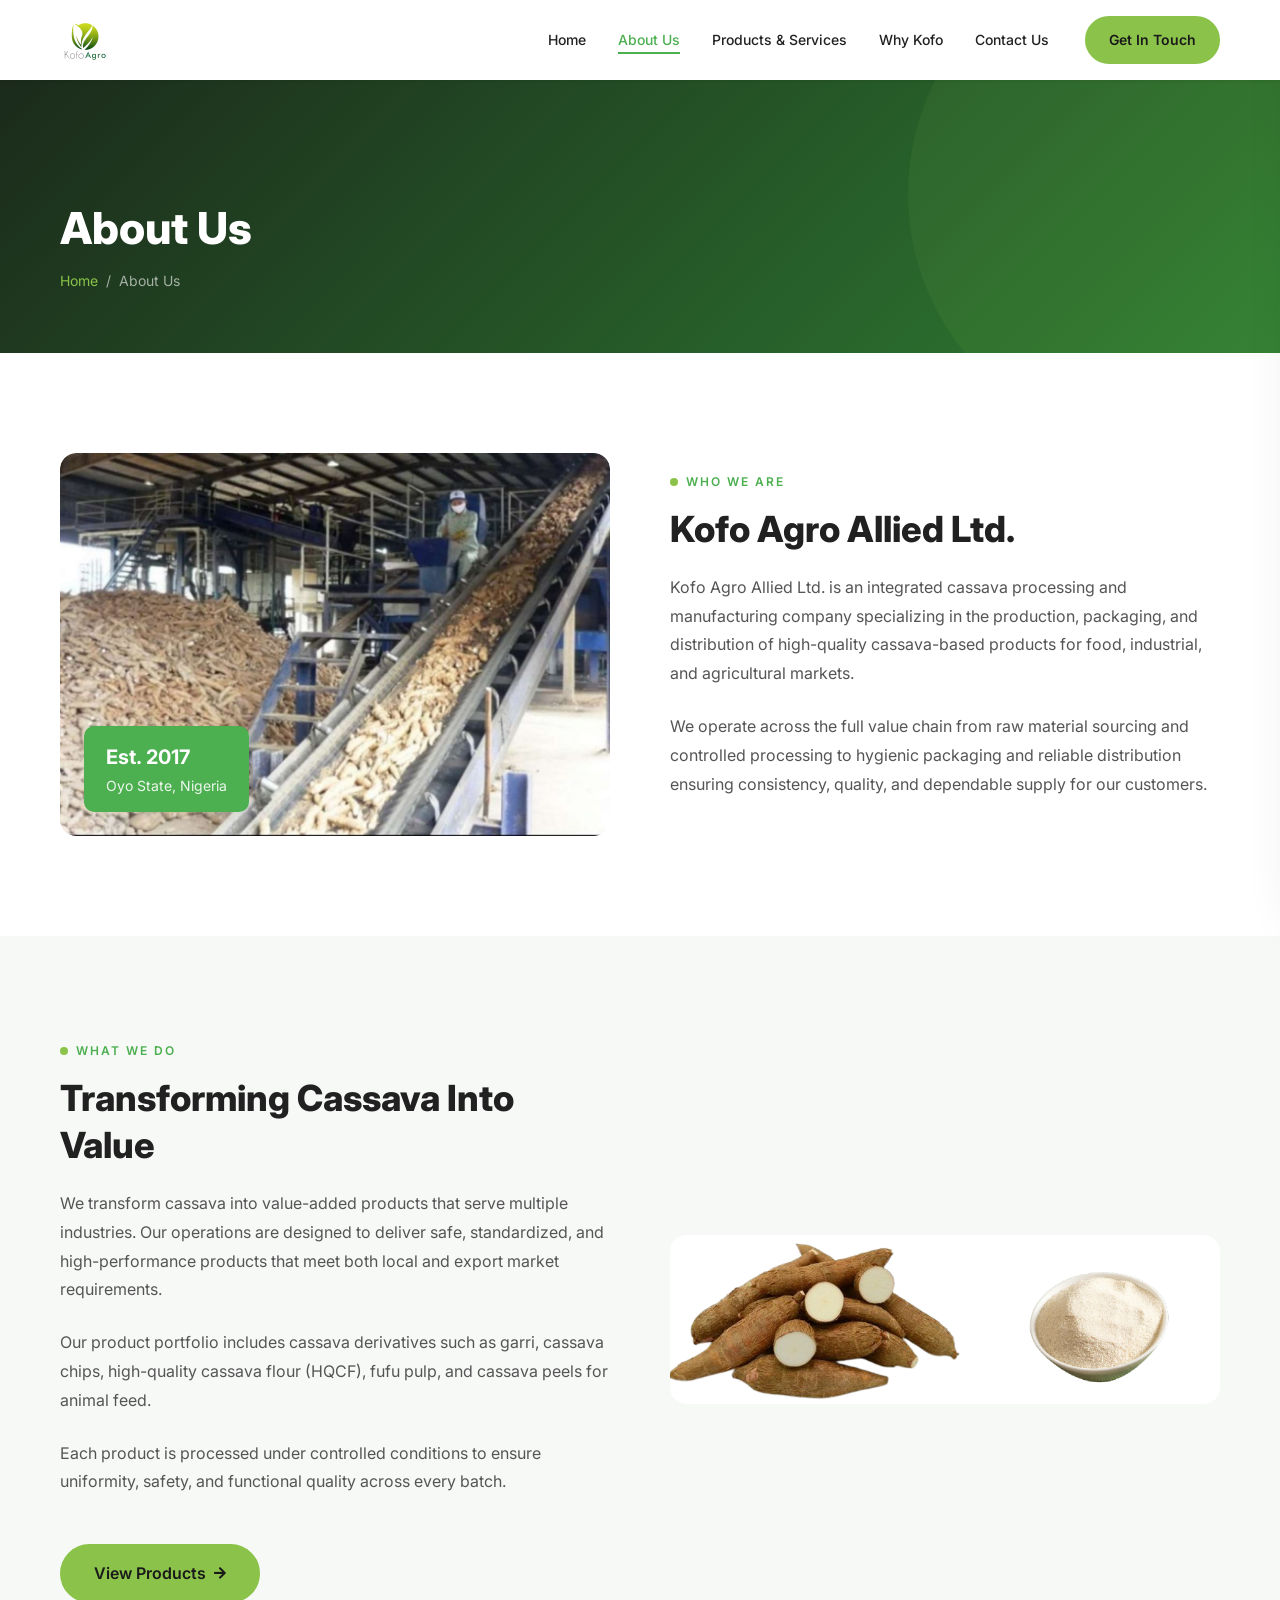
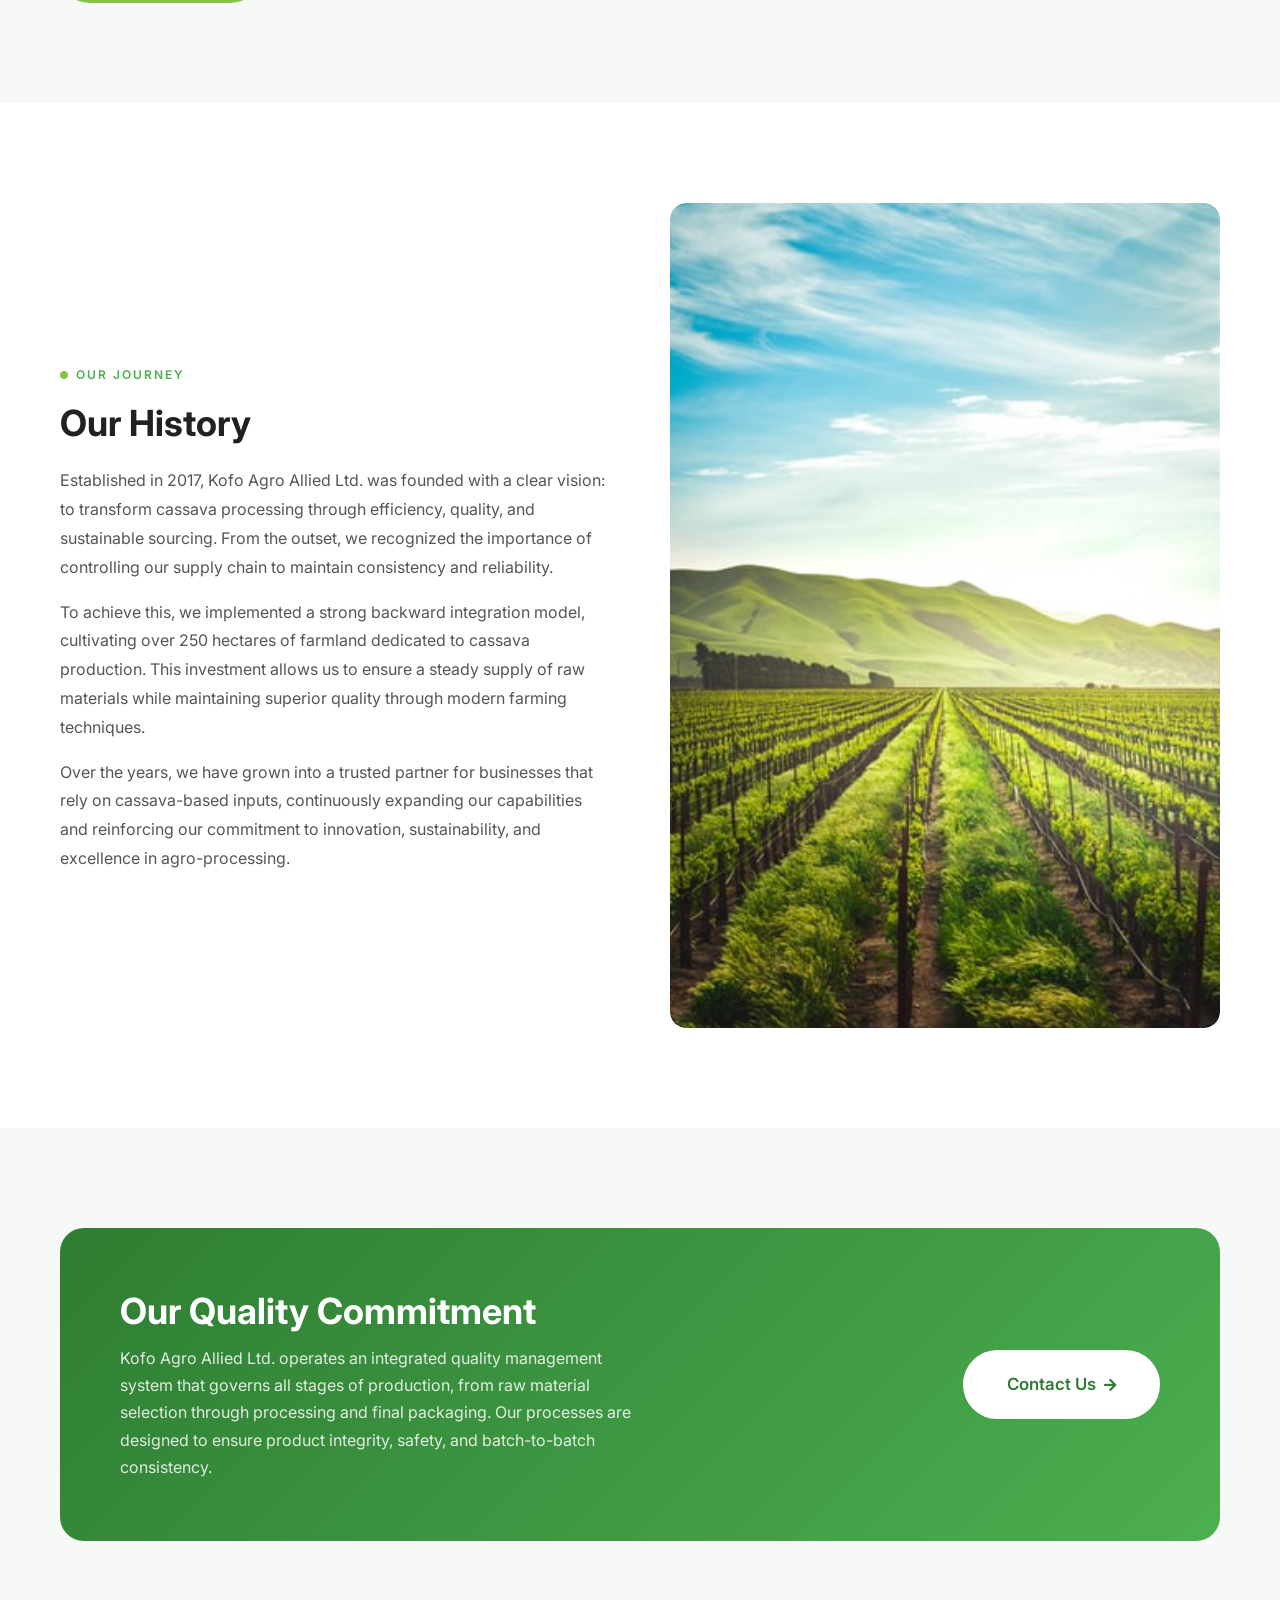
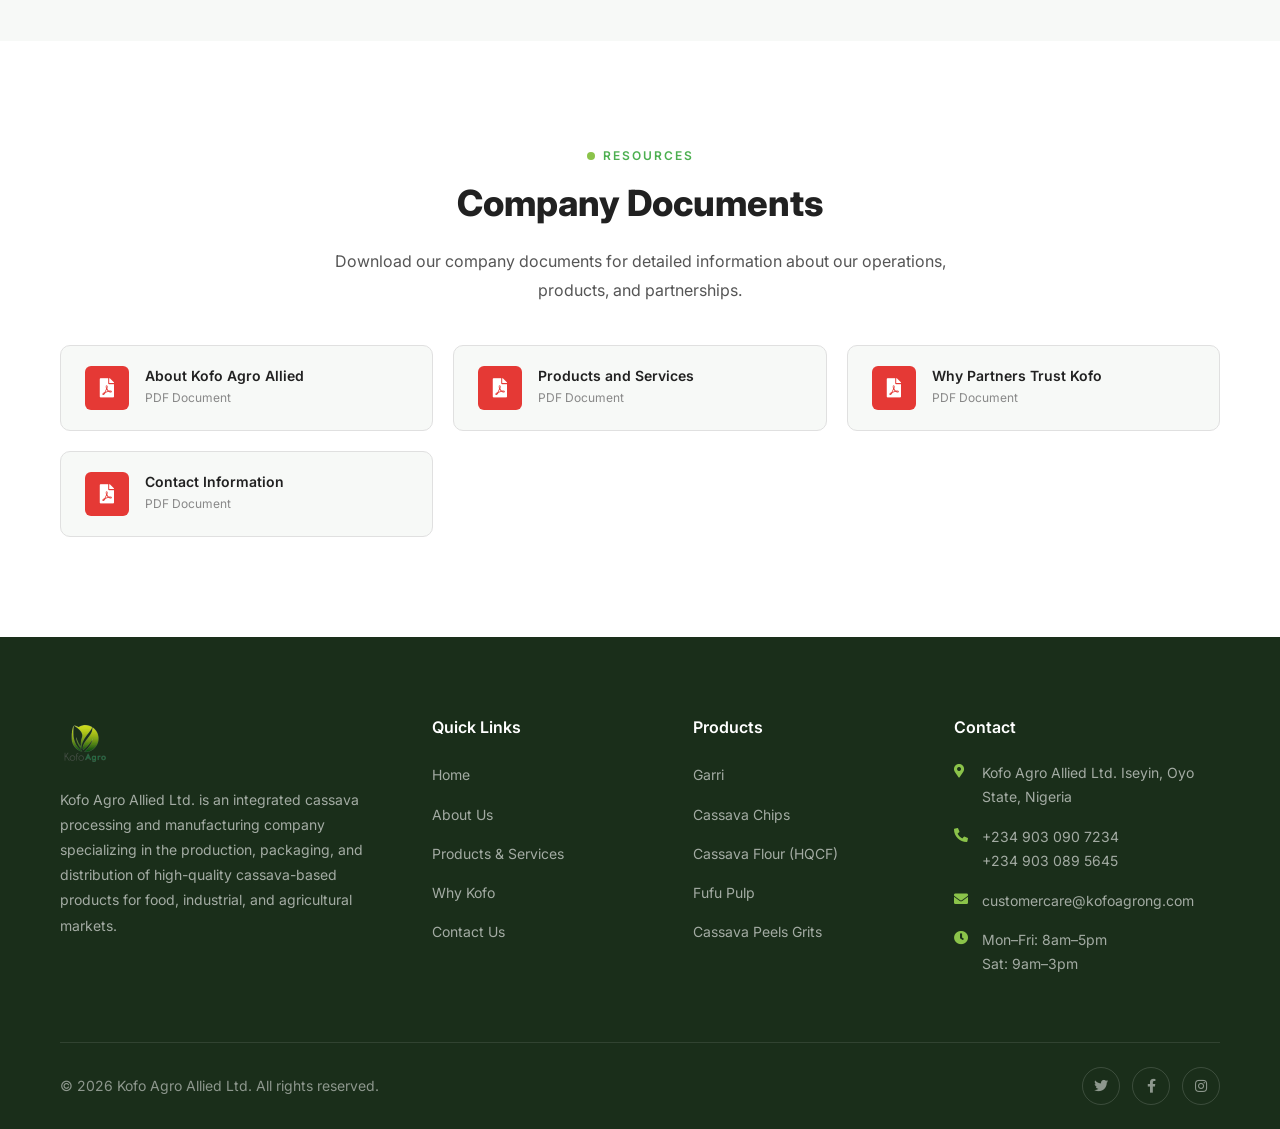
==== about.html @ fe528920 "feat: initialize project structure with core pages, assets, SASS modules, and third-party vendors" ====
<!DOCTYPE html>
<html lang="en">
  <head>
    <meta charset="UTF-8" />
    <meta http-equiv="X-UA-Compatible" content="IE=edge" />
    <meta name="viewport" content="width=device-width, initial-scale=1.0" />
    <title>About Us — Kofo Agro Allied Ltd.</title>
    <meta name="description" content="Kofo Agro Allied Ltd. is an integrated cassava processing and manufacturing company specializing in the production, packaging, and distribution of high-quality cassava-based products." />

    <!-- Favicon -->
    <link rel="apple-touch-icon" sizes="180x180" href="assets/images/favicons/apple-touch-icon.png" />
    <link rel="icon" type="image/png" sizes="32x32" href="assets/images/logo.png" />
    <link rel="icon" type="image/png" sizes="16x16" href="assets/images/logo.png" />
    <link rel="manifest" href="assets/images/favicons/site.webmanifest" />

    <!-- Fonts -->
    <link rel="preconnect" href="https://fonts.googleapis.com" />
    <link rel="preconnect" href="https://fonts.gstatic.com" crossorigin />
    <link href="https://fonts.googleapis.com/css2?family=Inter:wght@300;400;500;600;700;800&display=swap" rel="stylesheet" />

    <!-- Vendor CSS -->
    <link rel="stylesheet" href="assets/vendors/fontawesome/css/all.min.css" />

    <!-- Main CSS -->
    <link rel="stylesheet" href="assets/css/main.css" />
  </head>
  <body>

    <!-- ======= HEADER ======= -->
    <header class="site-header" id="site-header">
      <div class="container">
        <div class="header-inner">
          <a href="index.html" class="header-logo" aria-label="Kofo Agro Home">
            <img src="assets/images/logo.png" alt="Kofo Agro Allied Ltd." />
          </a>
          <nav class="header-nav">
            <ul class="header-nav__list">
              <li><a href="index.html" class="header-nav__link">Home</a></li>
              <li><a href="about.html" class="header-nav__link active">About Us</a></li>
              <li><a href="products.html" class="header-nav__link">Products &amp; Services</a></li>
              <li><a href="why-kofo.html" class="header-nav__link">Why Kofo</a></li>
              <li><a href="contact.html" class="header-nav__link">Contact Us</a></li>
            </ul>
            <a href="contact.html" class="btn btn--primary btn--sm">Get In Touch</a>
          </nav>
          <button class="mobile-toggle" id="mobile-toggle" aria-label="Open Menu">
            <span></span><span></span><span></span>
          </button>
        </div>
      </div>
    </header>

    <!-- Mobile Nav Overlay -->
    <div class="mobile-nav-overlay" id="mobile-nav-overlay"></div>

    <!-- Mobile Navigation -->
    <div class="mobile-nav" id="mobile-nav">
      <button class="mobile-nav__close" id="mobile-nav-close" aria-label="Close Menu"><i class="fas fa-times"></i></button>
      <div class="mobile-nav__logo"><img src="assets/images/logo.png" alt="Kofo Agro" /></div>
      <ul class="mobile-nav__list">
        <li><a href="index.html">Home</a></li>
        <li><a href="about.html" class="active">About Us</a></li>
        <li><a href="products.html">Products &amp; Services</a></li>
        <li><a href="why-kofo.html">Why Kofo</a></li>
        <li><a href="contact.html">Contact Us</a></li>
      </ul>
      <div class="mobile-nav__contact">
        <p><i class="fas fa-phone-alt"></i> <a href="tel:+2349030907234">+234 903 090 7234</a></p>
        <p><i class="fas fa-envelope"></i> <a href="mailto:customercare@kofoagrong.com">customercare@kofoagrong.com</a></p>
      </div>
    </div>

    <!-- ======= PAGE HEADER ======= -->
    <section class="page-header">
      <div class="container">
        <h1 class="page-header__title fade-up">About Us</h1>
        <div class="page-header__breadcrumb fade-up">
          <a href="index.html">Home</a>
          <span>/</span>
          <span>About Us</span>
        </div>
      </div>
    </section>

    <!-- ======= WHO WE ARE ======= -->
    <section class="section" id="who-we-are">
      <div class="container">
        <div class="about-grid">
          <div class="about-image fade-up">
            <img src="assets/images/resources/cassava-processing.jpg" alt="Kofo Agro cassava processing facility" />
            <div class="about-image__badge">
              Est. 2017
              <span>Oyo State, Nigeria</span>
            </div>
          </div>
          <div class="about-text fade-up">
            <div class="section-label">Who We Are</div>
            <h2 class="section-title">Kofo Agro Allied Ltd.</h2>
            <p class="section-desc">
              Kofo Agro Allied Ltd. is an integrated cassava processing and manufacturing company specializing in the production, packaging, and distribution of high-quality cassava-based products for food, industrial, and agricultural markets.
            </p>
            <p class="section-desc" style="margin-top: 16px;">
              We operate across the full value chain from raw material sourcing and controlled processing to hygienic packaging and reliable distribution ensuring consistency, quality, and dependable supply for our customers.
            </p>
          </div>
        </div>
      </div>
    </section>

    <!-- ======= WHAT WE DO ======= -->
    <section class="section section--alt" id="what-we-do">
      <div class="container">
        <div class="about-grid">
          <div class="about-text fade-up">
            <div class="section-label">What We Do</div>
            <h2 class="section-title">Transforming Cassava Into Value</h2>
            <p class="section-desc">
              We transform cassava into value-added products that serve multiple industries. Our operations are designed to deliver safe, standardized, and high-performance products that meet both local and export market requirements.
            </p>
            <p class="section-desc" style="margin-top: 16px;">
              Our product portfolio includes cassava derivatives such as garri, cassava chips, high-quality cassava flour (HQCF), fufu pulp, and cassava peels for animal feed.
            </p>
            <p class="section-desc" style="margin-top: 16px;">
              Each product is processed under controlled conditions to ensure uniformity, safety, and functional quality across every batch.
            </p>
            <a href="products.html" class="btn btn--primary" style="margin-top: 24px;">View Products <i class="fas fa-arrow-right"></i></a>
          </div>
          <div class="about-image fade-up">
            <img src="assets/images/resources/merged.png" alt="Kofo Agro product range" />
          </div>
        </div>
      </div>
    </section>

    <!-- ======= OUR HISTORY ======= -->
    <section class="section" id="history">
      <div class="container">
        <div class="history-content">
          <div class="history-text fade-up">
            <div class="section-label">Our Journey</div>
            <h3>Our History</h3>
            <p style="margin-top: 16px;">
              Established in 2017, Kofo Agro Allied Ltd. was founded with a clear vision: to transform cassava processing through efficiency, quality, and sustainable sourcing. From the outset, we recognized the importance of controlling our supply chain to maintain consistency and reliability.
            </p>
            <p style="margin-top: 16px;">
              To achieve this, we implemented a strong backward integration model, cultivating over 250 hectares of farmland dedicated to cassava production. This investment allows us to ensure a steady supply of raw materials while maintaining superior quality through modern farming techniques.
            </p>
            <p style="margin-top: 16px;">
              Over the years, we have grown into a trusted partner for businesses that rely on cassava-based inputs, continuously expanding our capabilities and reinforcing our commitment to innovation, sustainability, and excellence in agro-processing.
            </p>
          </div>
          <div class="history-image fade-up">
            <img src="assets/images/resources/cassavafarm.jpg" alt="Kofo Agro farmland" />
          </div>
        </div>
      </div>
    </section>

    <!-- ======= QUALITY COMMITMENT ======= -->
    <section class="section section--alt">
      <div class="container">
        <div class="cta-banner fade-up">
          <div class="cta-banner__text">
            <h3>Our Quality Commitment</h3>
            <p>
              Kofo Agro Allied Ltd. operates an integrated quality management system that governs all stages of production, from raw material selection through processing and final packaging. Our processes are designed to ensure product integrity, safety, and batch-to-batch consistency.
            </p>
          </div>
          <a href="contact.html" class="btn btn--white btn--lg">Contact Us <i class="fas fa-arrow-right"></i></a>
        </div>
      </div>
    </section>

    <!-- ======= DOWNLOADS ======= -->
    <section class="section" id="downloads">
      <div class="container">
        <div class="text-center fade-up" style="margin-bottom: 40px;">
          <div class="section-label" style="justify-content: center;">Resources</div>
          <h2 class="section-title">Company Documents</h2>
          <p class="section-desc mx-auto">Download our company documents for detailed information about our operations, products, and partnerships.</p>
        </div>
        <div class="downloads-list stagger">
          <a href="public/docs/Kofo File 1.pdf" class="download-card" download>
            <div class="download-card__icon"><i class="fas fa-file-pdf"></i></div>
            <div class="download-card__info">
              <h4>About Kofo Agro Allied</h4>
              <p>PDF Document</p>
            </div>
          </a>
          <a href="public/docs/Kofo File 2.pdf" class="download-card" download>
            <div class="download-card__icon"><i class="fas fa-file-pdf"></i></div>
            <div class="download-card__info">
              <h4>Products and Services</h4>
              <p>PDF Document</p>
            </div>
          </a>
          <a href="public/docs/kofo file 3.pdf" class="download-card" download>
            <div class="download-card__icon"><i class="fas fa-file-pdf"></i></div>
            <div class="download-card__info">
              <h4>Why Partners Trust Kofo</h4>
              <p>PDF Document</p>
            </div>
          </a>
          <a href="public/docs/kofo file 4.pdf" class="download-card" download>
            <div class="download-card__icon"><i class="fas fa-file-pdf"></i></div>
            <div class="download-card__info">
              <h4>Contact Information</h4>
              <p>PDF Document</p>
            </div>
          </a>
        </div>
      </div>
    </section>

    <!-- ======= FOOTER ======= -->
    <footer class="site-footer">
      <div class="container">
        <div class="footer-grid">
          <div class="footer-about">
            <a href="index.html" class="footer-about__logo"><img src="assets/images/logo.png" alt="Kofo Agro" /></a>
            <p>Kofo Agro Allied Ltd. is an integrated cassava processing and manufacturing company specializing in the production, packaging, and distribution of high-quality cassava-based products for food, industrial, and agricultural markets.</p>
          </div>
          <div>
            <h4 class="footer-widget__title">Quick Links</h4>
            <ul class="footer-links">
              <li><a href="index.html">Home</a></li>
              <li><a href="about.html">About Us</a></li>
              <li><a href="products.html">Products &amp; Services</a></li>
              <li><a href="why-kofo.html">Why Kofo</a></li>
              <li><a href="contact.html">Contact Us</a></li>
            </ul>
          </div>
          <div>
            <h4 class="footer-widget__title">Products</h4>
            <ul class="footer-links">
              <li><a href="products.html">Garri</a></li>
              <li><a href="products.html">Cassava Chips</a></li>
              <li><a href="products.html">Cassava Flour (HQCF)</a></li>
              <li><a href="products.html">Fufu Pulp</a></li>
              <li><a href="products.html">Cassava Peels Grits</a></li>
            </ul>
          </div>
          <div>
            <h4 class="footer-widget__title">Contact</h4>
            <ul class="footer-contact">
              <li><i class="fas fa-map-marker-alt"></i><span>Kofo Agro Allied Ltd. Iseyin, Oyo State, Nigeria</span></li>
              <li><i class="fas fa-phone-alt"></i><span><a href="tel:+2349030907234">+234 903 090 7234</a><br /><a href="tel:+2349030895645">+234 903 089 5645</a></span></li>
              <li><i class="fas fa-envelope"></i><a href="mailto:customercare@kofoagrong.com">customercare@kofoagrong.com</a></li>
              <li><i class="fas fa-clock"></i><span>Mon–Fri: 8am–5pm<br />Sat: 9am–3pm</span></li>
            </ul>
          </div>
        </div>
        <div class="footer-bottom">
          <p>&copy; <span id="footer-year"></span> Kofo Agro Allied Ltd. All rights reserved.</p>
          <div class="footer-social">
            <a href="#" aria-label="Twitter"><i class="fab fa-twitter"></i></a>
            <a href="#" aria-label="Facebook"><i class="fab fa-facebook-f"></i></a>
            <a href="#" aria-label="Instagram"><i class="fab fa-instagram"></i></a>
          </div>
        </div>
      </div>
    </footer>

    <!-- Scroll to Top -->
    <button class="scroll-top" id="scroll-top" aria-label="Scroll to top"><i class="fas fa-angle-up"></i></button>

    <!-- ======= JS ======= -->
    <script>
      document.getElementById('footer-year').textContent = new Date().getFullYear();
      const header = document.getElementById('site-header');
      window.addEventListener('scroll', () => { header.classList.toggle('scrolled', window.scrollY > 50); });

      const mobileToggle = document.getElementById('mobile-toggle');
      const mobileNav = document.getElementById('mobile-nav');
      const mobileOverlay = document.getElementById('mobile-nav-overlay');
      const mobileClose = document.getElementById('mobile-nav-close');
      function openMobileNav() { mobileNav.classList.add('active'); mobileOverlay.style.display = 'block'; setTimeout(() => mobileOverlay.classList.add('active'), 10); document.body.style.overflow = 'hidden'; }
      function closeMobileNav() { mobileNav.classList.remove('active'); mobileOverlay.classList.remove('active'); setTimeout(() => { mobileOverlay.style.display = 'none'; }, 300); document.body.style.overflow = ''; }
      mobileToggle.addEventListener('click', openMobileNav);
      mobileClose.addEventListener('click', closeMobileNav);
      mobileOverlay.addEventListener('click', closeMobileNav);

      const scrollTopBtn = document.getElementById('scroll-top');
      window.addEventListener('scroll', () => { scrollTopBtn.classList.toggle('visible', window.scrollY > 300); });
      scrollTopBtn.addEventListener('click', () => { window.scrollTo({ top: 0, behavior: 'smooth' }); });

      const observer = new IntersectionObserver((entries) => {
        entries.forEach(entry => { if (entry.isIntersecting) { entry.target.classList.add('visible'); observer.unobserve(entry.target); } });
      }, { threshold: 0.15, rootMargin: '0px 0px -50px 0px' });
      document.querySelectorAll('.fade-up, .fade-in, .stagger').forEach(el => observer.observe(el));
    </script>
  </body>
</html>
---- assets/css/main.css ----
/* ============================================================
   KOFO AGRO — Main Stylesheet
   Design based on Template.png (AgriHub-style modern agri-tech)
   ============================================================ */

/* ---------- CSS Custom Properties ---------- */
:root {
  --clr-primary: #4CAF50;
  --clr-primary-dark: #2E7D32;
  --clr-primary-light: #81C784;
  --clr-primary-pale: #E8F5E9;
  --clr-accent: #8BC34A;
  --clr-accent-dark: #689F38;
  --clr-dark: #1a1a1a;
  --clr-heading: #212121;
  --clr-body: #555555;
  --clr-muted: #888888;
  --clr-border: #e0e0e0;
  --clr-bg: #ffffff;
  --clr-bg-alt: #f7f9f7;
  --clr-bg-dark: #1b2a1b;
  --clr-bg-footer: #1a2e1a;
  --clr-white: #ffffff;

  --ff-heading: 'Inter', 'Segoe UI', sans-serif;
  --ff-body: 'Inter', 'Segoe UI', sans-serif;

  --fs-hero: clamp(2.25rem, 5vw, 3.75rem);
  --fs-h1: clamp(1.875rem, 4vw, 2.75rem);
  --fs-h2: clamp(1.5rem, 3vw, 2.25rem);
  --fs-h3: 1.25rem;
  --fs-body: 1rem;
  --fs-small: 0.875rem;
  --fs-label: 0.75rem;

  --fw-regular: 400;
  --fw-medium: 500;
  --fw-semibold: 600;
  --fw-bold: 700;
  --fw-extrabold: 800;

  --radius-sm: 6px;
  --radius-md: 10px;
  --radius-lg: 16px;
  --radius-xl: 24px;
  --radius-full: 9999px;

  --shadow-sm: 0 1px 3px rgba(0,0,0,0.08);
  --shadow-md: 0 4px 12px rgba(0,0,0,0.08);
  --shadow-lg: 0 8px 30px rgba(0,0,0,0.1);
  --shadow-xl: 0 20px 50px rgba(0,0,0,0.12);

  --transition: 0.3s ease;
  --transition-slow: 0.5s ease;

  --container-max: 1200px;
  --section-pad: 100px;
  --section-pad-sm: 60px;
}

/* ---------- Reset & Base ---------- */
*, *::before, *::after {
  margin: 0;
  padding: 0;
  box-sizing: border-box;
}

html {
  scroll-behavior: smooth;
  -webkit-font-smoothing: antialiased;
  -moz-osx-font-smoothing: grayscale;
}

body {
  font-family: var(--ff-body);
  font-size: var(--fs-body);
  font-weight: var(--fw-regular);
  color: var(--clr-body);
  background: var(--clr-bg);
  line-height: 1.7;
  overflow-x: hidden;
}

img {
  max-width: 100%;
  height: auto;
  display: block;
}

a {
  text-decoration: none;
  color: inherit;
  transition: var(--transition);
}

ul, ol {
  list-style: none;
}

h1, h2, h3, h4, h5, h6 {
  font-family: var(--ff-heading);
  color: var(--clr-heading);
  font-weight: var(--fw-bold);
  line-height: 1.3;
}

/* ---------- Utility ---------- */
.container {
  width: 100%;
  max-width: var(--container-max);
  margin: 0 auto;
  padding: 0 20px;
}

.section {
  padding: var(--section-pad) 0;
}

.section--alt {
  background: var(--clr-bg-alt);
}

.section--dark {
  background: var(--clr-bg-dark);
  color: var(--clr-white);
}

.section-label {
  display: inline-flex;
  align-items: center;
  gap: 8px;
  font-size: var(--fs-label);
  font-weight: var(--fw-semibold);
  text-transform: uppercase;
  letter-spacing: 2px;
  color: var(--clr-primary);
  margin-bottom: 14px;
}

.section-label::before {
  content: '';
  width: 8px;
  height: 8px;
  background: var(--clr-accent);
  border-radius: 50%;
  display: inline-block;
}

.section-title {
  font-size: var(--fs-h2);
  font-weight: var(--fw-extrabold);
  margin-bottom: 20px;
  color: var(--clr-heading);
}

.section--dark .section-title {
  color: var(--clr-white);
}

.section-desc {
  font-size: var(--fs-body);
  color: var(--clr-body);
  max-width: 640px;
  line-height: 1.8;
}

.section--dark .section-desc {
  color: rgba(255,255,255,0.7);
}

.text-center { text-align: center; }
.mx-auto { margin-left: auto; margin-right: auto; }

/* ---------- Buttons ---------- */
.btn {
  display: inline-flex;
  align-items: center;
  justify-content: center;
  gap: 8px;
  padding: 14px 32px;
  border-radius: var(--radius-full);
  font-family: var(--ff-body);
  font-size: var(--fs-body);
  font-weight: var(--fw-semibold);
  border: 2px solid transparent;
  cursor: pointer;
  transition: var(--transition);
  white-space: nowrap;
}

.btn--primary {
  background: var(--clr-accent);
  color: var(--clr-dark);
  border-color: var(--clr-accent);
}

.btn--primary:hover {
  background: var(--clr-accent-dark);
  border-color: var(--clr-accent-dark);
  transform: translateY(-2px);
  box-shadow: var(--shadow-md);
}

.btn--outline {
  background: transparent;
  color: var(--clr-white);
  border-color: var(--clr-white);
}

.btn--outline:hover {
  background: var(--clr-white);
  color: var(--clr-dark);
  transform: translateY(-2px);
}

.btn--outline-dark {
  background: transparent;
  color: var(--clr-heading);
  border-color: var(--clr-border);
}

.btn--outline-dark:hover {
  background: var(--clr-primary);
  color: var(--clr-white);
  border-color: var(--clr-primary);
}

.btn--white {
  background: var(--clr-white);
  color: var(--clr-primary-dark);
  border-color: var(--clr-white);
}

.btn--white:hover {
  background: var(--clr-primary-pale);
  transform: translateY(-2px);
  box-shadow: var(--shadow-md);
}

.btn--sm {
  padding: 10px 22px;
  font-size: var(--fs-small);
}

.btn--lg {
  padding: 18px 42px;
  font-size: 1.05rem;
}

.btn i {
  font-size: 0.85em;
}

/* ---------- Header / Navigation ---------- */
.site-header {
  position: fixed;
  top: 0;
  left: 0;
  width: 100%;
  z-index: 1000;
  background: var(--clr-white);
  box-shadow: var(--shadow-sm);
  transition: var(--transition);
}

.site-header.scrolled {
  box-shadow: var(--shadow-md);
}

.header-inner {
  display: flex;
  align-items: center;
  justify-content: space-between;
  height: 80px;
}

.header-logo img {
  height: 50px;
  width: auto;
}

.header-nav {
  display: flex;
  align-items: center;
  gap: 36px;
}

.header-nav__list {
  display: flex;
  gap: 32px;
}

.header-nav__link {
  font-size: var(--fs-small);
  font-weight: var(--fw-medium);
  color: var(--clr-heading);
  position: relative;
  padding: 4px 0;
}

.header-nav__link::after {
  content: '';
  position: absolute;
  bottom: -2px;
  left: 0;
  width: 0;
  height: 2px;
  background: var(--clr-primary);
  transition: var(--transition);
}

.header-nav__link:hover,
.header-nav__link.active {
  color: var(--clr-primary);
}

.header-nav__link:hover::after,
.header-nav__link.active::after {
  width: 100%;
}

/* Mobile Nav Toggle */
.mobile-toggle {
  display: none;
  flex-direction: column;
  gap: 5px;
  cursor: pointer;
  padding: 5px;
  background: none;
  border: none;
}

.mobile-toggle span {
  width: 26px;
  height: 2.5px;
  background: var(--clr-heading);
  border-radius: 2px;
  transition: var(--transition);
}

/* Mobile Navigation Overlay */
.mobile-nav-overlay {
  display: none;
  position: fixed;
  inset: 0;
  background: rgba(0,0,0,0.5);
  z-index: 998;
  opacity: 0;
  transition: var(--transition);
}

.mobile-nav-overlay.active {
  opacity: 1;
}

.mobile-nav {
  position: fixed;
  top: 0;
  right: -320px;
  width: 300px;
  height: 100vh;
  background: var(--clr-white);
  z-index: 999;
  padding: 30px;
  overflow-y: auto;
  transition: var(--transition-slow);
  box-shadow: var(--shadow-xl);
}

.mobile-nav.active {
  right: 0;
}

.mobile-nav__close {
  position: absolute;
  top: 20px;
  right: 20px;
  width: 36px;
  height: 36px;
  display: flex;
  align-items: center;
  justify-content: center;
  border-radius: 50%;
  background: var(--clr-bg-alt);
  border: none;
  cursor: pointer;
  font-size: 1.2rem;
  color: var(--clr-heading);
}

.mobile-nav__logo {
  margin-bottom: 30px;
}

.mobile-nav__logo img {
  height: 45px;
}

.mobile-nav__list {
  display: flex;
  flex-direction: column;
  gap: 0;
}

.mobile-nav__list li a {
  display: block;
  padding: 14px 0;
  font-size: var(--fs-body);
  font-weight: var(--fw-medium);
  color: var(--clr-heading);
  border-bottom: 1px solid var(--clr-border);
}

.mobile-nav__list li a:hover,
.mobile-nav__list li a.active {
  color: var(--clr-primary);
}

.mobile-nav__contact {
  margin-top: 30px;
  padding-top: 20px;
  border-top: 1px solid var(--clr-border);
}

.mobile-nav__contact p {
  display: flex;
  align-items: center;
  gap: 10px;
  margin-bottom: 12px;
  font-size: var(--fs-small);
  color: var(--clr-body);
}

.mobile-nav__contact i {
  color: var(--clr-primary);
  width: 18px;
}

/* ---------- Hero ---------- */
.hero {
  position: relative;
  min-height: 90vh;
  display: flex;
  align-items: center;
  margin-top: 80px;
  overflow: hidden;
}

.hero__bg {
  position: absolute;
  inset: 0;
  z-index: 0;
}

.hero__bg img {
  width: 100%;
  height: 100%;
  object-fit: cover;
}

.hero__overlay {
  position: absolute;
  inset: 0;
  background: linear-gradient(135deg, rgba(10,30,10,0.82) 0%, rgba(20,50,20,0.65) 100%);
  z-index: 1;
}

.hero__content {
  position: relative;
  z-index: 2;
  max-width: 700px;
  color: var(--clr-white);
  padding: 60px 0;
}

.hero__label {
  display: inline-flex;
  align-items: center;
  gap: 8px;
  background: rgba(255,255,255,0.12);
  backdrop-filter: blur(10px);
  padding: 8px 18px;
  border-radius: var(--radius-full);
  font-size: var(--fs-small);
  font-weight: var(--fw-medium);
  margin-bottom: 24px;
  border: 1px solid rgba(255,255,255,0.15);
}

.hero__label i {
  color: var(--clr-accent);
}

.hero__title {
  font-size: var(--fs-hero);
  font-weight: var(--fw-extrabold);
  color: var(--clr-white);
  margin-bottom: 20px;
  line-height: 1.15;
}

.hero__title span {
  color: var(--clr-accent);
}

.hero__desc {
  font-size: 1.1rem;
  line-height: 1.8;
  color: rgba(255,255,255,0.85);
  margin-bottom: 36px;
  max-width: 560px;
}

.hero__buttons {
  display: flex;
  gap: 16px;
  flex-wrap: wrap;
}

/* ---------- Trust Banner ---------- */
.trust-banner {
  padding: 50px 0;
  background: var(--clr-bg-alt);
  border-top: 1px solid var(--clr-border);
  border-bottom: 1px solid var(--clr-border);
}

.trust-banner__inner {
  display: flex;
  align-items: center;
  gap: 16px;
  justify-content: center;
  flex-wrap: wrap;
}

.trust-banner__icon {
  width: 40px;
  height: 40px;
  border-radius: 50%;
  background: var(--clr-primary-pale);
  display: flex;
  align-items: center;
  justify-content: center;
  color: var(--clr-primary);
  font-size: 1.1rem;
  flex-shrink: 0;
}

.trust-banner__text {
  font-size: 1.05rem;
  color: var(--clr-heading);
  font-weight: var(--fw-medium);
  text-align: center;
  max-width: 720px;
  line-height: 1.7;
}

/* ---------- About / Intro Section ---------- */
.about-grid {
  display: grid;
  grid-template-columns: 1fr 1fr;
  gap: 60px;
  align-items: center;
}

.about-image {
  position: relative;
  border-radius: var(--radius-lg);
  overflow: hidden;
}

.about-image img {
  width: 100%;
  height: 100%;
  object-fit: cover;
  border-radius: var(--radius-lg);
}

.about-image__badge {
  position: absolute;
  bottom: 24px;
  left: 24px;
  background: var(--clr-primary);
  color: var(--clr-white);
  padding: 14px 22px;
  border-radius: var(--radius-md);
  font-weight: var(--fw-bold);
  font-size: var(--fs-h3);
  box-shadow: var(--shadow-lg);
}

.about-image__badge span {
  display: block;
  font-size: var(--fs-small);
  font-weight: var(--fw-regular);
  opacity: 0.9;
}

.about-text .section-desc {
  margin-bottom: 24px;
}

.about-text .about-list {
  margin-bottom: 30px;
}

.about-text .about-list li {
  display: flex;
  align-items: flex-start;
  gap: 12px;
  margin-bottom: 12px;
  font-size: var(--fs-body);
  color: var(--clr-body);
}

.about-text .about-list li i {
  color: var(--clr-primary);
  margin-top: 4px;
  flex-shrink: 0;
}

/* ---------- Products / Services Cards ---------- */
.products-grid {
  display: grid;
  grid-template-columns: repeat(auto-fit, minmax(340px, 1fr));
  gap: 30px;
}

.product-card {
  background: var(--clr-white);
  border-radius: var(--radius-lg);
  overflow: hidden;
  box-shadow: var(--shadow-sm);
  transition: var(--transition);
  border: 1px solid var(--clr-border);
}

.product-card:hover {
  transform: translateY(-6px);
  box-shadow: var(--shadow-lg);
  border-color: var(--clr-primary-light);
}

.product-card__image {
  height: 220px;
  overflow: hidden;
  background: var(--clr-bg-alt);
}

.product-card__image img {
  width: 100%;
  height: 100%;
  object-fit: cover;
  transition: var(--transition-slow);
}

.product-card:hover .product-card__image img {
  transform: scale(1.05);
}

.product-card__body {
  padding: 28px;
}

.product-card__title {
  font-size: var(--fs-h3);
  font-weight: var(--fw-bold);
  margin-bottom: 12px;
  color: var(--clr-heading);
}

.product-card__desc {
  font-size: var(--fs-small);
  color: var(--clr-body);
  line-height: 1.7;
}

/* ---------- Why Kofo / Trust Pillars ---------- */
.pillars-grid {
  display: grid;
  grid-template-columns: repeat(auto-fit, minmax(300px, 1fr));
  gap: 30px;
}

.pillar-card {
  padding: 36px;
  background: var(--clr-white);
  border-radius: var(--radius-lg);
  border: 1px solid var(--clr-border);
  transition: var(--transition);
  position: relative;
}

.pillar-card:hover {
  border-color: var(--clr-primary-light);
  box-shadow: var(--shadow-md);
  transform: translateY(-4px);
}

.pillar-card__icon {
  width: 56px;
  height: 56px;
  border-radius: var(--radius-md);
  background: var(--clr-primary-pale);
  display: flex;
  align-items: center;
  justify-content: center;
  margin-bottom: 20px;
  font-size: 1.4rem;
  color: var(--clr-primary);
  transition: var(--transition);
}

.pillar-card:hover .pillar-card__icon {
  background: var(--clr-primary);
  color: var(--clr-white);
}

.pillar-card__title {
  font-size: var(--fs-h3);
  font-weight: var(--fw-bold);
  margin-bottom: 12px;
}

.pillar-card__desc {
  font-size: var(--fs-small);
  color: var(--clr-body);
  line-height: 1.7;
}

/* ---------- Quality Commitment / CTA Banner ---------- */
.cta-banner {
  background: linear-gradient(135deg, var(--clr-primary-dark), var(--clr-primary));
  padding: 60px;
  border-radius: var(--radius-xl);
  color: var(--clr-white);
  display: flex;
  align-items: center;
  justify-content: space-between;
  gap: 40px;
  flex-wrap: wrap;
}

.cta-banner__text h3 {
  font-size: var(--fs-h2);
  color: var(--clr-white);
  margin-bottom: 10px;
}

.cta-banner__text p {
  color: rgba(255,255,255,0.85);
  max-width: 520px;
  line-height: 1.7;
}

/* ---------- Values / Features Row ---------- */
.values-grid {
  display: grid;
  grid-template-columns: repeat(3, 1fr);
  gap: 30px;
}

.value-card {
  text-align: center;
  padding: 40px 30px;
  border-radius: var(--radius-lg);
  background: var(--clr-white);
  border: 1px solid var(--clr-border);
  transition: var(--transition);
}

.value-card:hover {
  box-shadow: var(--shadow-md);
  border-color: var(--clr-primary-light);
}

.value-card__icon {
  width: 70px;
  height: 70px;
  margin: 0 auto 20px;
  background: var(--clr-primary-pale);
  border-radius: var(--radius-md);
  display: flex;
  align-items: center;
  justify-content: center;
  font-size: 1.6rem;
  color: var(--clr-primary);
  transition: var(--transition);
}

.value-card:hover .value-card__icon {
  background: var(--clr-primary);
  color: var(--clr-white);
}

.value-card__title {
  font-size: var(--fs-h3);
  font-weight: var(--fw-bold);
  margin-bottom: 10px;
}

.value-card__desc {
  font-size: var(--fs-small);
  color: var(--clr-body);
  line-height: 1.7;
}

/* ---------- Page Header (Inner Pages) ---------- */
.page-header {
  position: relative;
  padding: 120px 0 60px;
  margin-top: 80px;
  background: linear-gradient(135deg, var(--clr-bg-dark) 0%, var(--clr-primary-dark) 100%);
  overflow: hidden;
}

.page-header::before {
  content: '';
  position: absolute;
  top: -50%;
  right: -10%;
  width: 500px;
  height: 500px;
  background: rgba(139,195,74,0.08);
  border-radius: 50%;
}

.page-header__title {
  font-size: var(--fs-h1);
  color: var(--clr-white);
  font-weight: var(--fw-extrabold);
  margin-bottom: 12px;
}

.page-header__breadcrumb {
  display: flex;
  gap: 8px;
  font-size: var(--fs-small);
  color: rgba(255,255,255,0.6);
}

.page-header__breadcrumb a {
  color: var(--clr-accent);
}

.page-header__breadcrumb a:hover {
  color: var(--clr-white);
}

/* ---------- Contact Section ---------- */
.contact-grid {
  display: grid;
  grid-template-columns: 1fr 1.2fr;
  gap: 50px;
}

.contact-info {
  display: flex;
  flex-direction: column;
  gap: 28px;
}

.contact-info__card {
  display: flex;
  gap: 18px;
  align-items: flex-start;
  padding: 24px;
  border-radius: var(--radius-md);
  background: var(--clr-bg-alt);
  border: 1px solid var(--clr-border);
  transition: var(--transition);
}

.contact-info__card:hover {
  border-color: var(--clr-primary-light);
  box-shadow: var(--shadow-sm);
}

.contact-info__icon {
  width: 48px;
  height: 48px;
  border-radius: var(--radius-md);
  background: var(--clr-primary-pale);
  display: flex;
  align-items: center;
  justify-content: center;
  color: var(--clr-primary);
  font-size: 1.1rem;
  flex-shrink: 0;
}

.contact-info__text h4 {
  font-size: var(--fs-body);
  font-weight: var(--fw-semibold);
  margin-bottom: 4px;
}

.contact-info__text p,
.contact-info__text a {
  font-size: var(--fs-small);
  color: var(--clr-body);
}

.contact-info__text a:hover {
  color: var(--clr-primary);
}

/* Contact Form */
.contact-form {
  background: var(--clr-white);
  padding: 40px;
  border-radius: var(--radius-lg);
  box-shadow: var(--shadow-md);
  border: 1px solid var(--clr-border);
}

.contact-form h3 {
  font-size: var(--fs-h3);
  margin-bottom: 6px;
}

.contact-form p {
  font-size: var(--fs-small);
  color: var(--clr-muted);
  margin-bottom: 28px;
}

.form-row {
  display: grid;
  grid-template-columns: 1fr 1fr;
  gap: 16px;
  margin-bottom: 16px;
}

.form-group {
  margin-bottom: 16px;
}

.form-group label {
  display: block;
  font-size: var(--fs-small);
  font-weight: var(--fw-medium);
  color: var(--clr-heading);
  margin-bottom: 6px;
}

.form-group input,
.form-group textarea,
.form-group select {
  width: 100%;
  padding: 12px 16px;
  border: 1px solid var(--clr-border);
  border-radius: var(--radius-sm);
  font-family: var(--ff-body);
  font-size: var(--fs-body);
  color: var(--clr-heading);
  background: var(--clr-bg);
  transition: var(--transition);
  outline: none;
}

.form-group input:focus,
.form-group textarea:focus,
.form-group select:focus {
  border-color: var(--clr-primary);
  box-shadow: 0 0 0 3px var(--clr-primary-pale);
}

.form-group textarea {
  resize: vertical;
  min-height: 120px;
}

.form-group input::placeholder,
.form-group textarea::placeholder {
  color: var(--clr-muted);
}

/* ---------- History Timeline ---------- */
.history-content {
  display: grid;
  grid-template-columns: 1fr 1fr;
  gap: 60px;
  align-items: center;
}

.history-text {
  font-size: var(--fs-body);
  color: var(--clr-body);
  line-height: 1.8;
}

.history-text h3 {
  font-size: var(--fs-h2);
  margin-bottom: 20px;
}

.history-image {
  border-radius: var(--radius-lg);
  overflow: hidden;
}

.history-image img {
  width: 100%;
  border-radius: var(--radius-lg);
}

/* ---------- Download / PDF Section ---------- */
.downloads-list {
  display: grid;
  grid-template-columns: repeat(auto-fit, minmax(280px, 1fr));
  gap: 20px;
}

.download-card {
  display: flex;
  align-items: center;
  gap: 16px;
  padding: 20px 24px;
  background: var(--clr-bg-alt);
  border: 1px solid var(--clr-border);
  border-radius: var(--radius-md);
  transition: var(--transition);
}

.download-card:hover {
  border-color: var(--clr-primary-light);
  box-shadow: var(--shadow-sm);
  background: var(--clr-white);
}

.download-card__icon {
  width: 44px;
  height: 44px;
  background: #E53935;
  border-radius: var(--radius-sm);
  display: flex;
  align-items: center;
  justify-content: center;
  color: var(--clr-white);
  font-size: 1.2rem;
  flex-shrink: 0;
}

.download-card__info h4 {
  font-size: var(--fs-small);
  font-weight: var(--fw-semibold);
  margin-bottom: 2px;
}

.download-card__info p {
  font-size: var(--fs-label);
  color: var(--clr-muted);
}

/* ---------- Footer ---------- */
.site-footer {
  background: var(--clr-bg-footer);
  color: rgba(255,255,255,0.7);
  padding: 80px 0 0;
}

.footer-grid {
  display: grid;
  grid-template-columns: 1.5fr 1fr 1fr 1.2fr;
  gap: 40px;
  padding-bottom: 50px;
}

.footer-widget__title {
  font-size: var(--fs-body);
  font-weight: var(--fw-semibold);
  color: var(--clr-white);
  margin-bottom: 24px;
  position: relative;
}

.footer-about p {
  font-size: var(--fs-small);
  line-height: 1.8;
  margin-top: 20px;
  color: rgba(255,255,255,0.6);
}

.footer-about__logo img {
  height: 50px;
}

.footer-links li {
  margin-bottom: 12px;
}

.footer-links a {
  font-size: var(--fs-small);
  color: rgba(255,255,255,0.6);
  transition: var(--transition);
}

.footer-links a:hover {
  color: var(--clr-accent);
  padding-left: 4px;
}

.footer-contact li {
  display: flex;
  align-items: flex-start;
  gap: 12px;
  margin-bottom: 16px;
  font-size: var(--fs-small);
  color: rgba(255,255,255,0.6);
}

.footer-contact li i {
  color: var(--clr-accent);
  margin-top: 3px;
  width: 16px;
  flex-shrink: 0;
}

.footer-contact a {
  color: rgba(255,255,255,0.6);
}

.footer-contact a:hover {
  color: var(--clr-accent);
}

.footer-bottom {
  border-top: 1px solid rgba(255,255,255,0.1);
  padding: 24px 0;
  display: flex;
  align-items: center;
  justify-content: space-between;
  flex-wrap: wrap;
  gap: 16px;
}

.footer-bottom p {
  font-size: var(--fs-small);
  color: rgba(255,255,255,0.5);
}

.footer-social {
  display: flex;
  gap: 12px;
}

.footer-social a {
  width: 38px;
  height: 38px;
  border-radius: 50%;
  border: 1px solid rgba(255,255,255,0.15);
  display: flex;
  align-items: center;
  justify-content: center;
  color: rgba(255,255,255,0.5);
  font-size: var(--fs-small);
  transition: var(--transition);
}

.footer-social a:hover {
  background: var(--clr-primary);
  border-color: var(--clr-primary);
  color: var(--clr-white);
}

/* ---------- Scroll to Top ---------- */
.scroll-top {
  position: fixed;
  bottom: 30px;
  right: 30px;
  width: 46px;
  height: 46px;
  border-radius: 50%;
  background: var(--clr-primary);
  color: var(--clr-white);
  display: flex;
  align-items: center;
  justify-content: center;
  font-size: 1rem;
  z-index: 500;
  opacity: 0;
  visibility: hidden;
  transform: translateY(20px);
  transition: var(--transition);
  cursor: pointer;
  border: none;
  box-shadow: var(--shadow-md);
}

.scroll-top.visible {
  opacity: 1;
  visibility: visible;
  transform: translateY(0);
}

.scroll-top:hover {
  background: var(--clr-primary-dark);
  transform: translateY(-3px);
}

/* ---------- Product Detail Page Extras ---------- */
.product-detail-grid {
  display: grid;
  grid-template-columns: 1fr 1fr;
  gap: 50px;
  align-items: start;
}

.product-detail-grid .product-image {
  border-radius: var(--radius-lg);
  overflow: hidden;
}

.product-detail-grid .product-image img {
  width: 100%;
  border-radius: var(--radius-lg);
}

.product-detail-grid .product-info h2 {
  font-size: var(--fs-h2);
  margin-bottom: 16px;
}

.product-detail-grid .product-info p {
  line-height: 1.8;
  margin-bottom: 20px;
}

/* ---------- Map ---------- */
.map-container {
  border-radius: var(--radius-lg);
  overflow: hidden;
  border: 1px solid var(--clr-border);
  margin-top: 40px;
}

.map-container iframe {
  width: 100%;
  height: 350px;
  border: none;
  display: block;
}

/* ---------- Animations ---------- */
.fade-up {
  opacity: 0;
  transform: translateY(30px);
  transition: opacity 0.6s ease, transform 0.6s ease;
}

.fade-up.visible {
  opacity: 1;
  transform: translateY(0);
}

.fade-in {
  opacity: 0;
  transition: opacity 0.6s ease;
}

.fade-in.visible {
  opacity: 1;
}

/* Stagger children */
.stagger > * {
  opacity: 0;
  transform: translateY(20px);
  transition: opacity 0.5s ease, transform 0.5s ease;
}

.stagger.visible > *:nth-child(1) { transition-delay: 0.1s; }
.stagger.visible > *:nth-child(2) { transition-delay: 0.2s; }
.stagger.visible > *:nth-child(3) { transition-delay: 0.3s; }
.stagger.visible > *:nth-child(4) { transition-delay: 0.4s; }
.stagger.visible > *:nth-child(5) { transition-delay: 0.5s; }
.stagger.visible > *:nth-child(6) { transition-delay: 0.6s; }

.stagger.visible > * {
  opacity: 1;
  transform: translateY(0);
}

/* ---------- Responsive ---------- */
@media (max-width: 991px) {
  :root {
    --section-pad: 70px;
  }

  .header-nav__list {
    display: none;
  }

  .header-nav .btn {
    display: none;
  }

  .mobile-toggle {
    display: flex;
  }

  .about-grid,
  .history-content,
  .contact-grid,
  .product-detail-grid {
    grid-template-columns: 1fr;
    gap: 40px;
  }

  .footer-grid {
    grid-template-columns: 1fr 1fr;
    gap: 30px;
  }

  .values-grid {
    grid-template-columns: 1fr 1fr;
  }

  .cta-banner {
    padding: 40px;
    flex-direction: column;
    text-align: center;
  }

  .hero__content {
    padding: 40px 0;
  }
}

@media (max-width: 767px) {
  :root {
    --section-pad: 50px;
  }

  .footer-grid {
    grid-template-columns: 1fr;
    gap: 30px;
  }

  .values-grid {
    grid-template-columns: 1fr;
  }

  .products-grid {
    grid-template-columns: 1fr;
  }

  .pillars-grid {
    grid-template-columns: 1fr;
  }

  .form-row {
    grid-template-columns: 1fr;
  }

  .hero {
    min-height: 75vh;
  }

  .hero__title {
    font-size: 2rem;
  }

  .hero__buttons {
    flex-direction: column;
    align-items: flex-start;
  }

  .cta-banner {
    padding: 30px 24px;
    border-radius: var(--radius-md);
  }

  .page-header {
    padding: 80px 0 40px;
  }

  .footer-bottom {
    flex-direction: column;
    text-align: center;
  }

  .contact-form {
    padding: 24px;
  }

  .downloads-list {
    grid-template-columns: 1fr;
  }
}
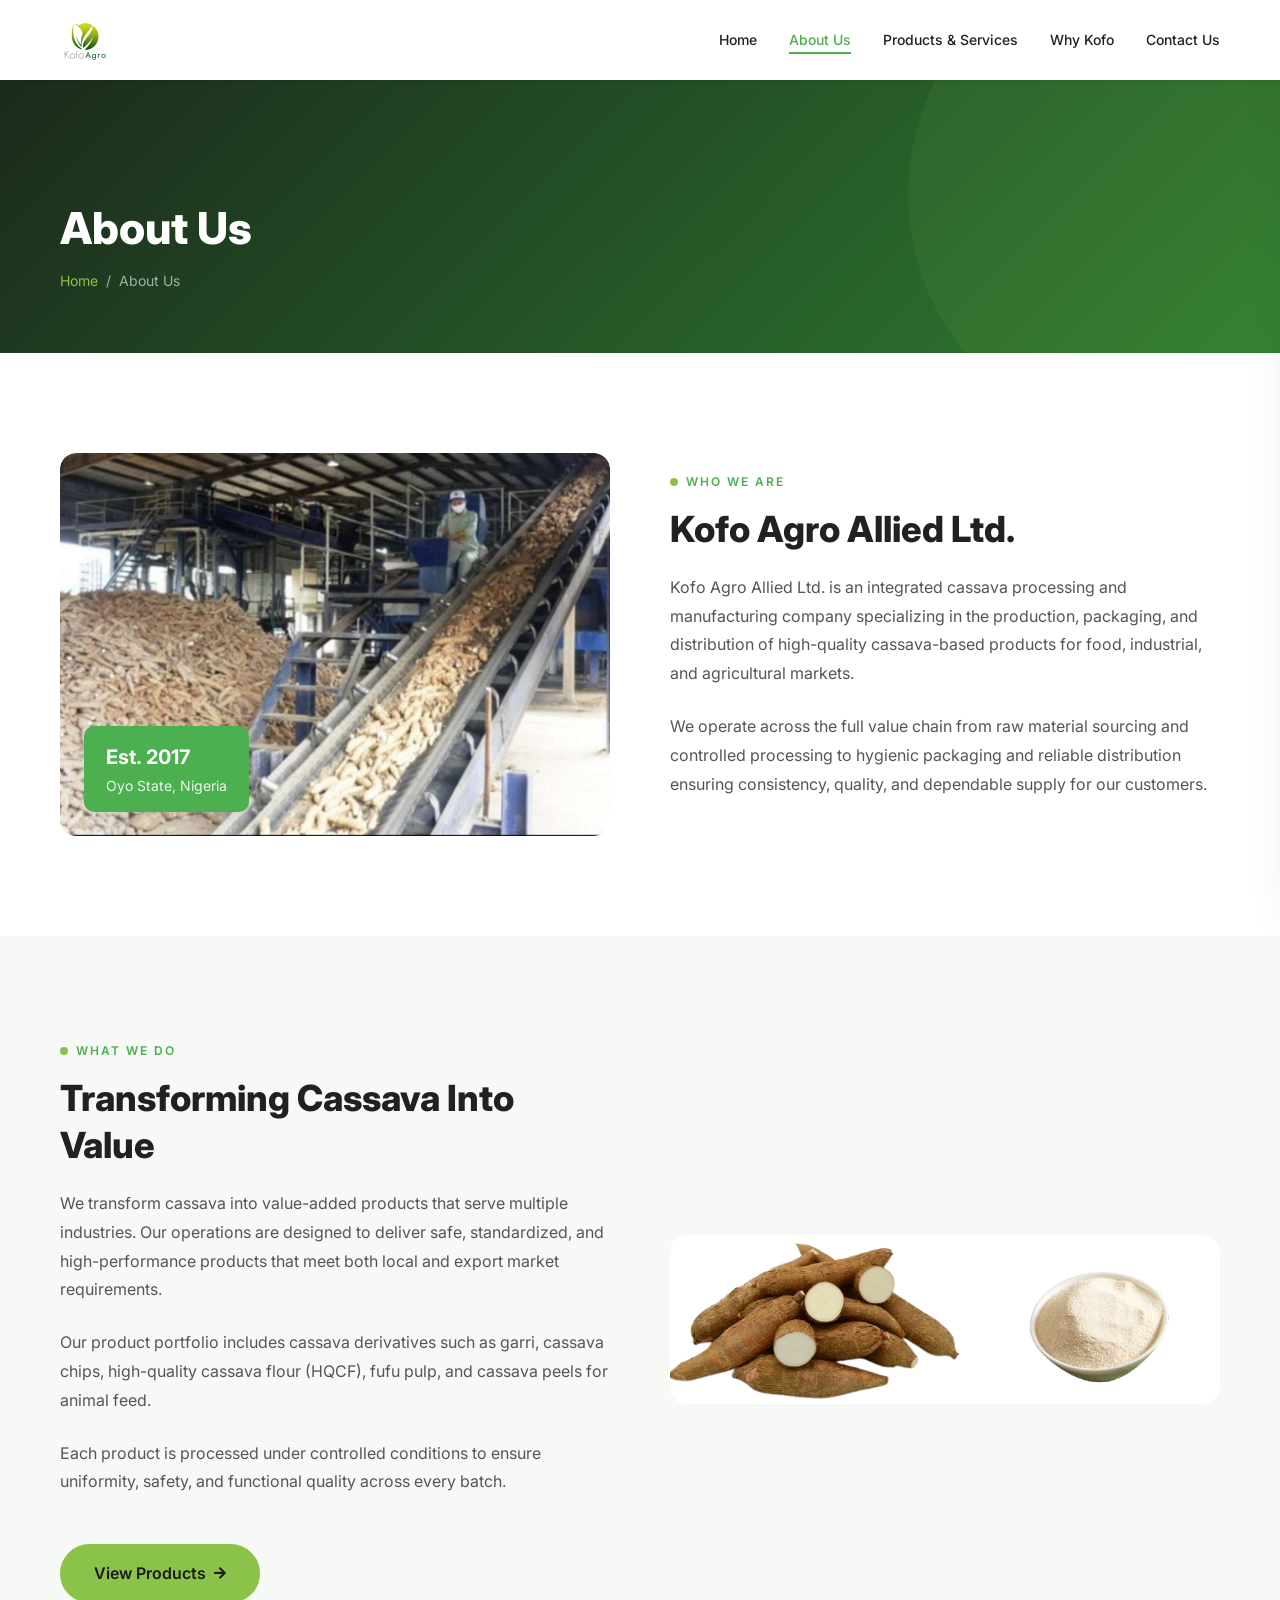
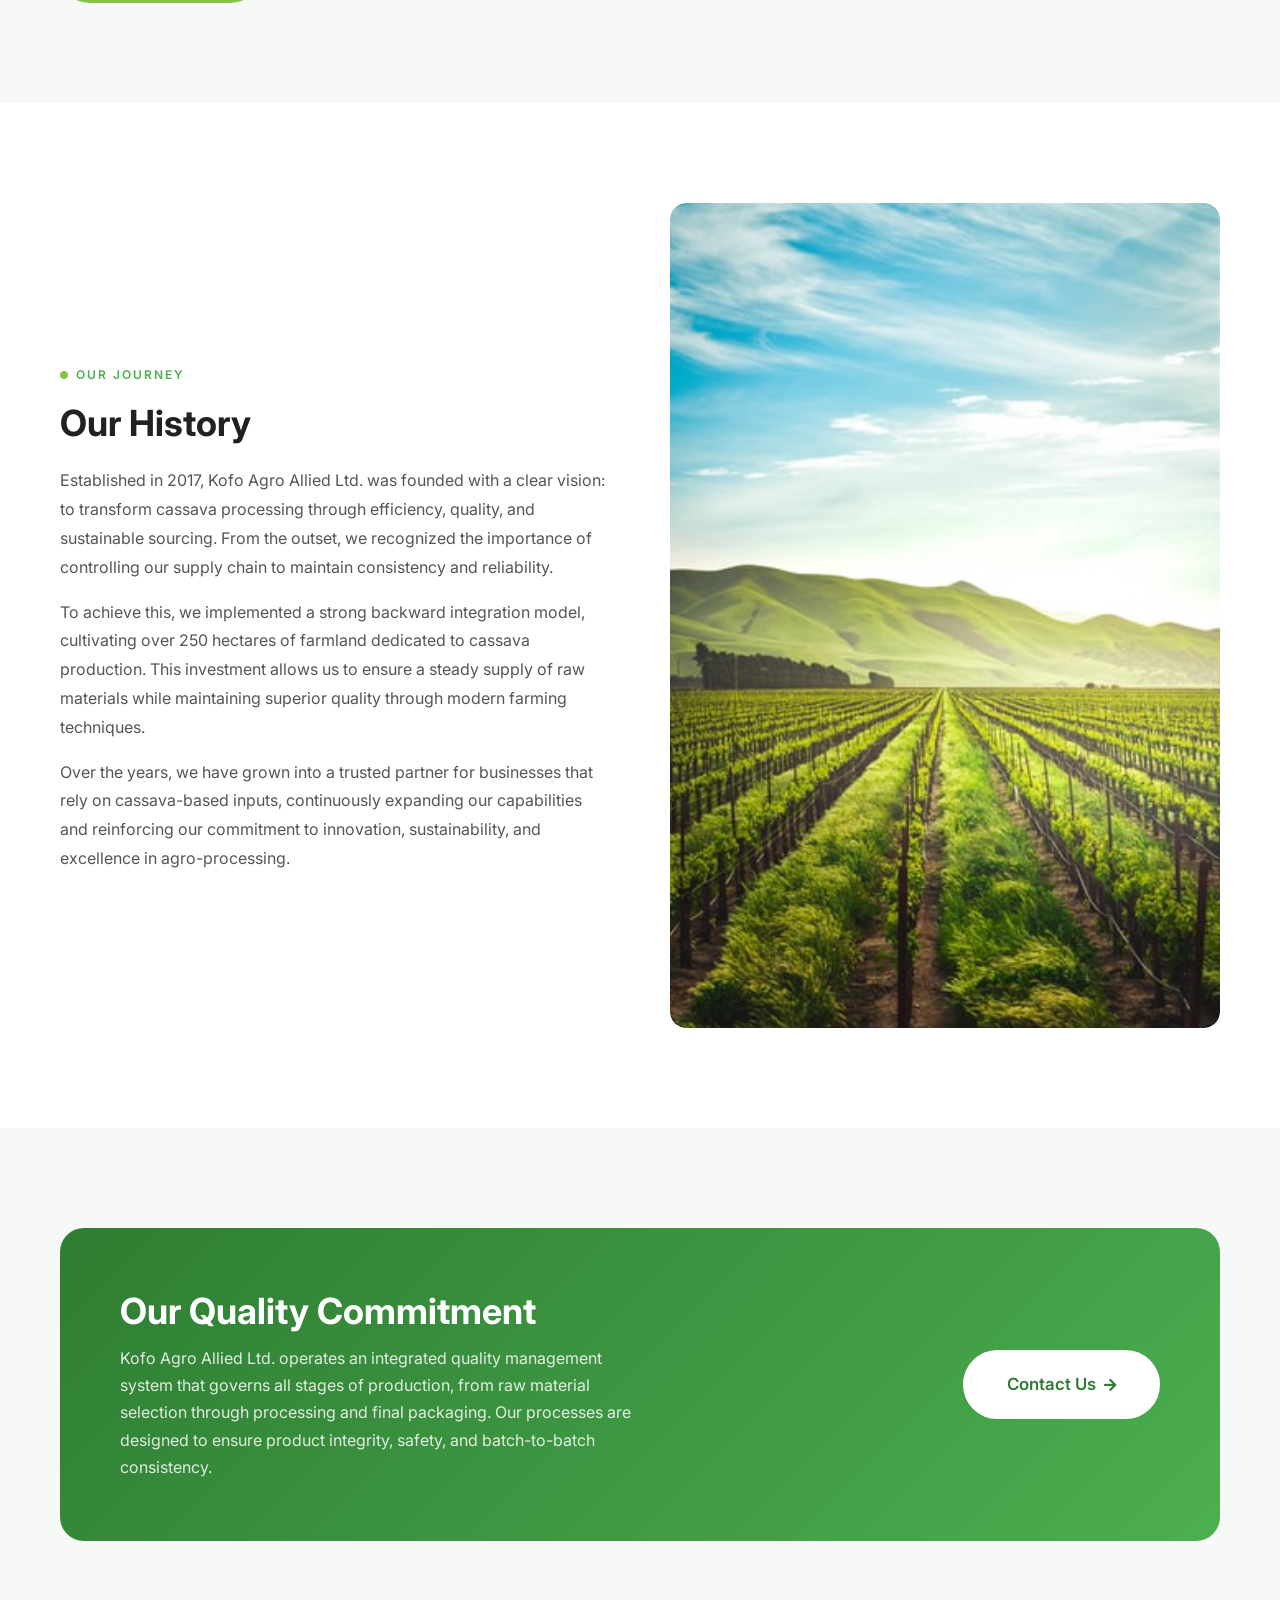
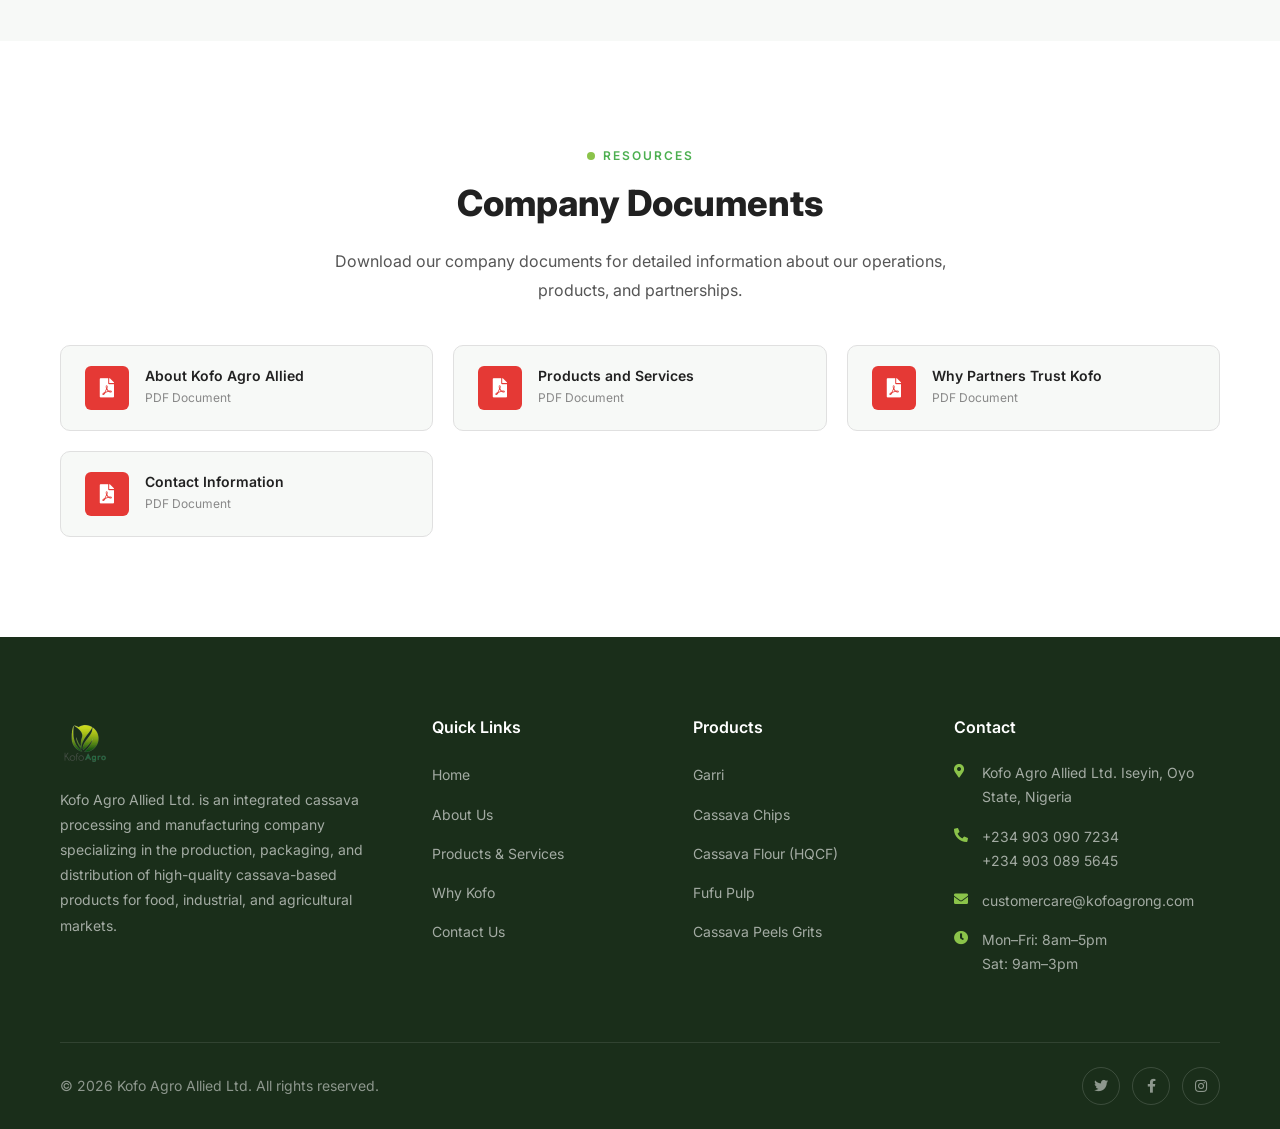
==== commit 74ba38af: "refactor: remove header CTA buttons and simplify contact form fields across all pages" ====
--- a/about.html
+++ b/about.html
@@ -41,7 +41,6 @@
               <li><a href="why-kofo.html" class="header-nav__link">Why Kofo</a></li>
               <li><a href="contact.html" class="header-nav__link">Contact Us</a></li>
             </ul>
-            <a href="contact.html" class="btn btn--primary btn--sm">Get In Touch</a>
           </nav>
           <button class="mobile-toggle" id="mobile-toggle" aria-label="Open Menu">
             <span></span><span></span><span></span>
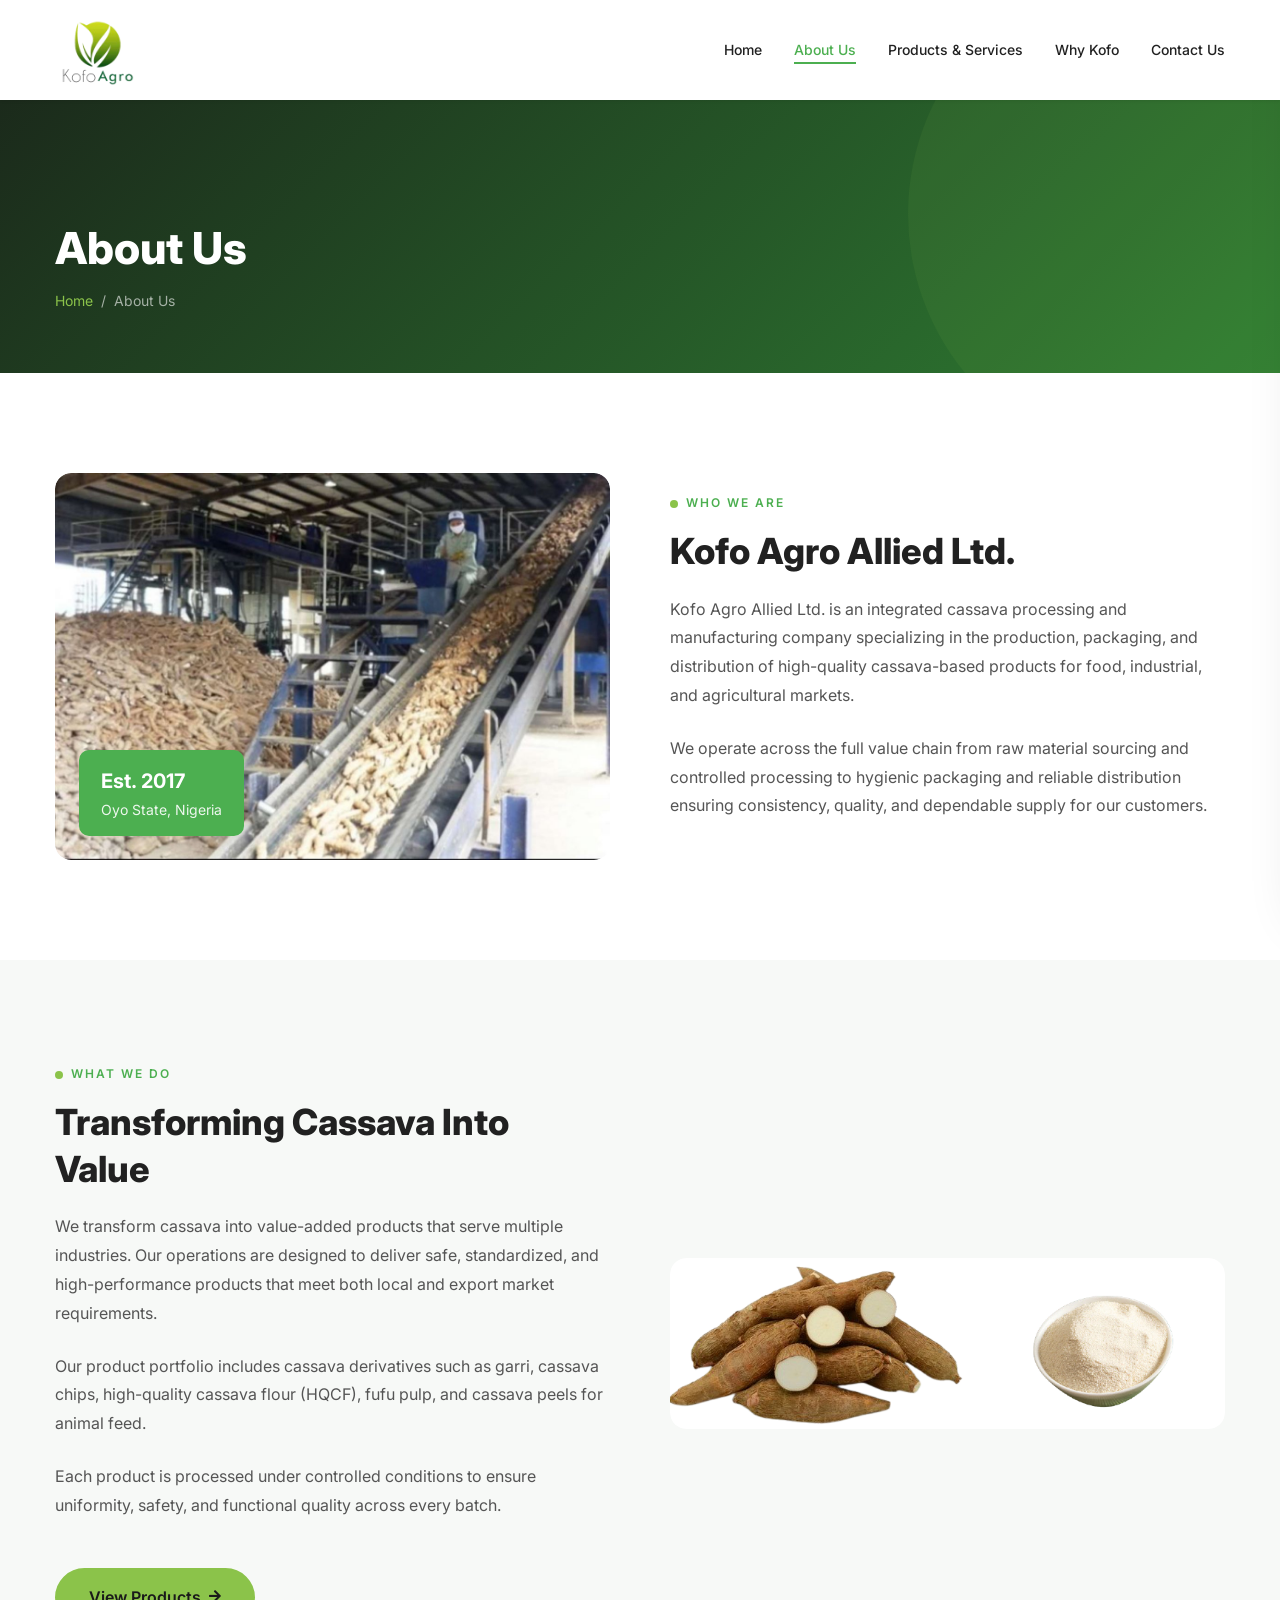
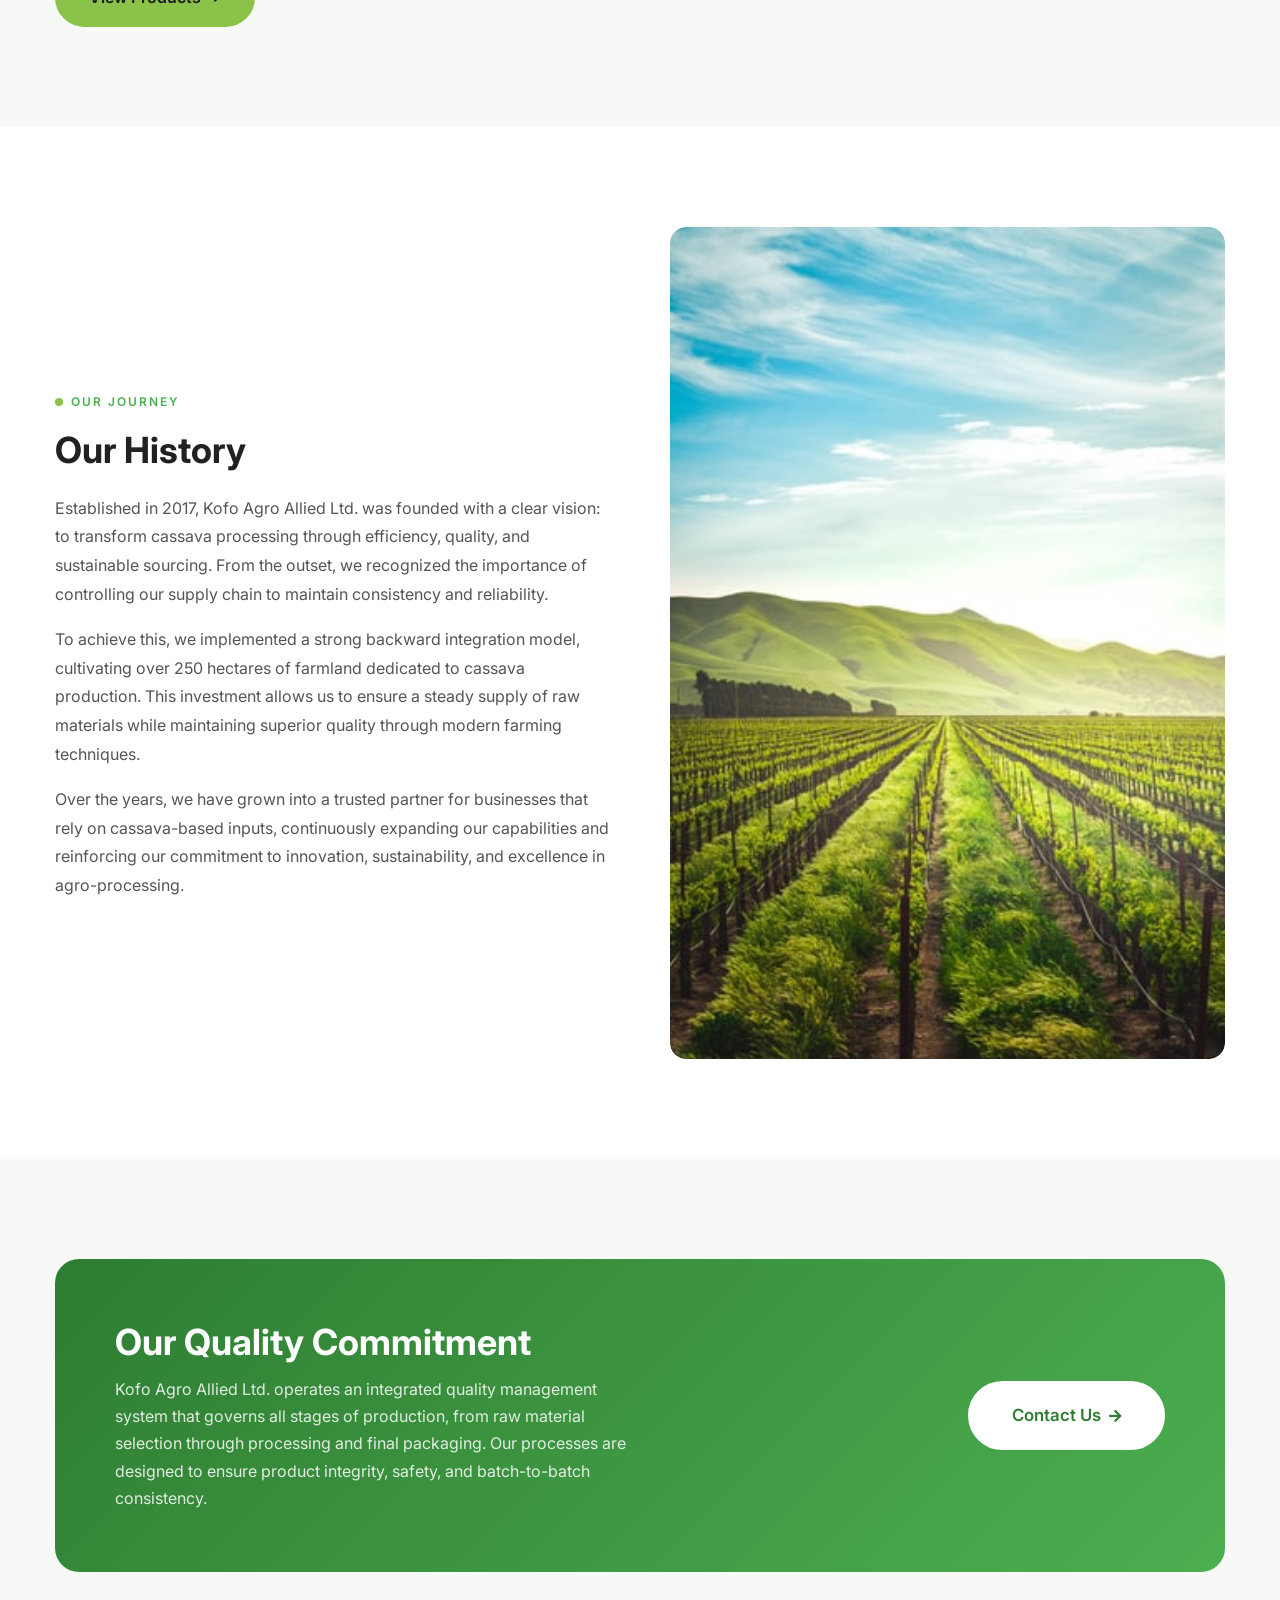
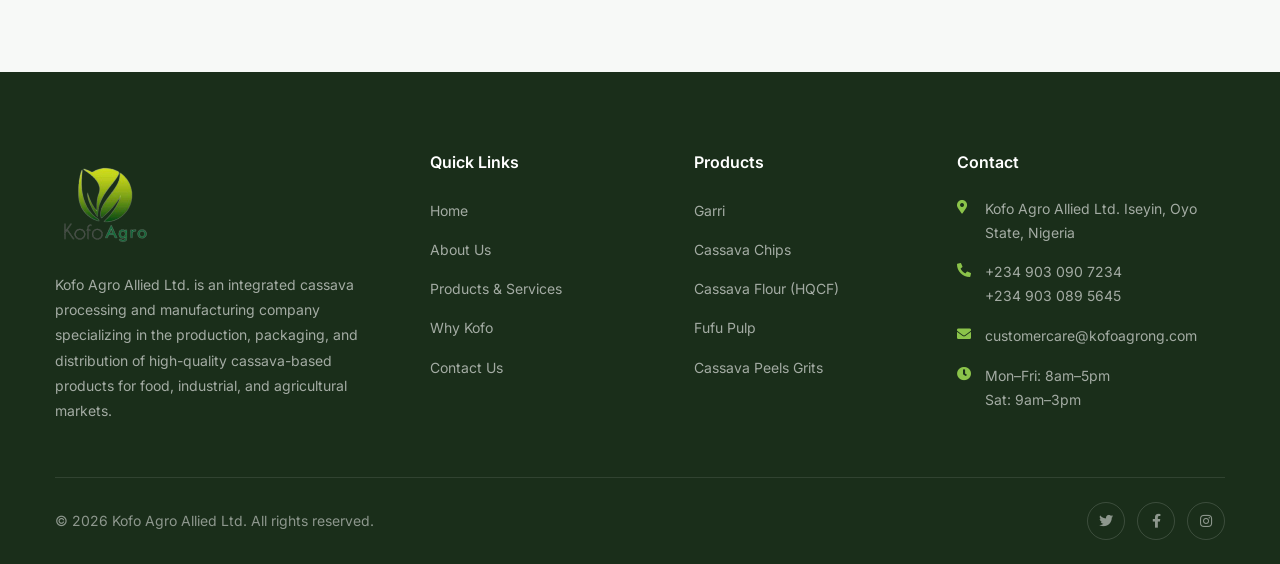
==== commit c8716b02: "feat: update product images and remove downloadable document section" ====
--- a/about.html
+++ b/about.html
@@ -170,46 +170,7 @@
       </div>
     </section>
 
-    <!-- ======= DOWNLOADS ======= -->
-    <section class="section" id="downloads">
-      <div class="container">
-        <div class="text-center fade-up" style="margin-bottom: 40px;">
-          <div class="section-label" style="justify-content: center;">Resources</div>
-          <h2 class="section-title">Company Documents</h2>
-          <p class="section-desc mx-auto">Download our company documents for detailed information about our operations, products, and partnerships.</p>
-        </div>
-        <div class="downloads-list stagger">
-          <a href="public/docs/Kofo File 1.pdf" class="download-card" download>
-            <div class="download-card__icon"><i class="fas fa-file-pdf"></i></div>
-            <div class="download-card__info">
-              <h4>About Kofo Agro Allied</h4>
-              <p>PDF Document</p>
-            </div>
-          </a>
-          <a href="public/docs/Kofo File 2.pdf" class="download-card" download>
-            <div class="download-card__icon"><i class="fas fa-file-pdf"></i></div>
-            <div class="download-card__info">
-              <h4>Products and Services</h4>
-              <p>PDF Document</p>
-            </div>
-          </a>
-          <a href="public/docs/kofo file 3.pdf" class="download-card" download>
-            <div class="download-card__icon"><i class="fas fa-file-pdf"></i></div>
-            <div class="download-card__info">
-              <h4>Why Partners Trust Kofo</h4>
-              <p>PDF Document</p>
-            </div>
-          </a>
-          <a href="public/docs/kofo file 4.pdf" class="download-card" download>
-            <div class="download-card__icon"><i class="fas fa-file-pdf"></i></div>
-            <div class="download-card__info">
-              <h4>Contact Information</h4>
-              <p>PDF Document</p>
-            </div>
-          </a>
-        </div>
-      </div>
-    </section>
+    <!-- ======= DOWNLOADS (Disabled for privacy) ======= -->
 
     <!-- ======= FOOTER ======= -->
     <footer class="site-footer">
--- a/assets/css/main.css
+++ b/assets/css/main.css
@@ -109,7 +109,7 @@
   width: 100%;
   max-width: var(--container-max);
   margin: 0 auto;
-  padding: 0 20px;
+  padding: 0 15px;
 }
 
 .section {
@@ -271,11 +271,11 @@
   display: flex;
   align-items: center;
   justify-content: space-between;
-  height: 80px;
+  height: 100px;
 }
 
 .header-logo img {
-  height: 50px;
+  height: clamp(50px, 8vw, 85px);
   width: auto;
 }
 
@@ -440,10 +440,23 @@
 .hero {
   position: relative;
   min-height: 90vh;
-  display: flex;
-  align-items: center;
-  margin-top: 80px;
+  margin-top: 100px;
   overflow: hidden;
+}
+
+.hero-slide {
+  position: absolute;
+  inset: 0;
+  opacity: 0;
+  transition: opacity 1s ease-in-out;
+  display: flex;
+  align-items: center;
+  z-index: 1;
+}
+
+.hero-slide.active {
+  opacity: 1;
+  z-index: 2;
 }
 
 .hero__bg {
@@ -456,6 +469,12 @@
   width: 100%;
   height: 100%;
   object-fit: cover;
+  transform: scale(1.05);
+  transition: transform 6s ease-out;
+}
+
+.hero-slide.active .hero__bg img {
+  transform: scale(1);
 }
 
 .hero__overlay {
@@ -471,6 +490,18 @@
   max-width: 700px;
   color: var(--clr-white);
   padding: 60px 0;
+}
+
+.hero-slide .hero__content {
+  opacity: 0;
+  transform: translateY(30px);
+  transition: opacity 0.8s ease, transform 0.8s ease;
+  transition-delay: 0.3s;
+}
+
+.hero-slide.active .hero__content {
+  opacity: 1;
+  transform: translateY(0);
 }
 
 .hero__label {
@@ -809,7 +840,7 @@
 .page-header {
   position: relative;
   padding: 120px 0 60px;
-  margin-top: 80px;
+  margin-top: 100px;
   background: linear-gradient(135deg, var(--clr-bg-dark) 0%, var(--clr-primary-dark) 100%);
   overflow: hidden;
 }
@@ -1083,7 +1114,7 @@
 }
 
 .footer-about__logo img {
-  height: 50px;
+  height: clamp(60px, 10vw, 100px);
 }
 
 .footer-links li {
@@ -1359,12 +1390,31 @@
   }
 
   .hero__title {
-    font-size: 2rem;
+    font-size: 1.8rem;
+    margin-bottom: 12px;
+  }
+
+  .hero__desc {
+    font-size: 0.95rem;
+    margin-bottom: 24px;
+  }
+
+  .hero__content {
+    text-align: center;
   }
 
   .hero__buttons {
-    flex-direction: column;
-    align-items: flex-start;
+    flex-direction: row;
+    align-items: center;
+    justify-content: center;
+    width: auto;
+    gap: 12px;
+  }
+
+  .hero__buttons .btn {
+    width: auto;
+    padding: 12px 24px;
+    font-size: 0.95rem;
   }
 
   .cta-banner {
